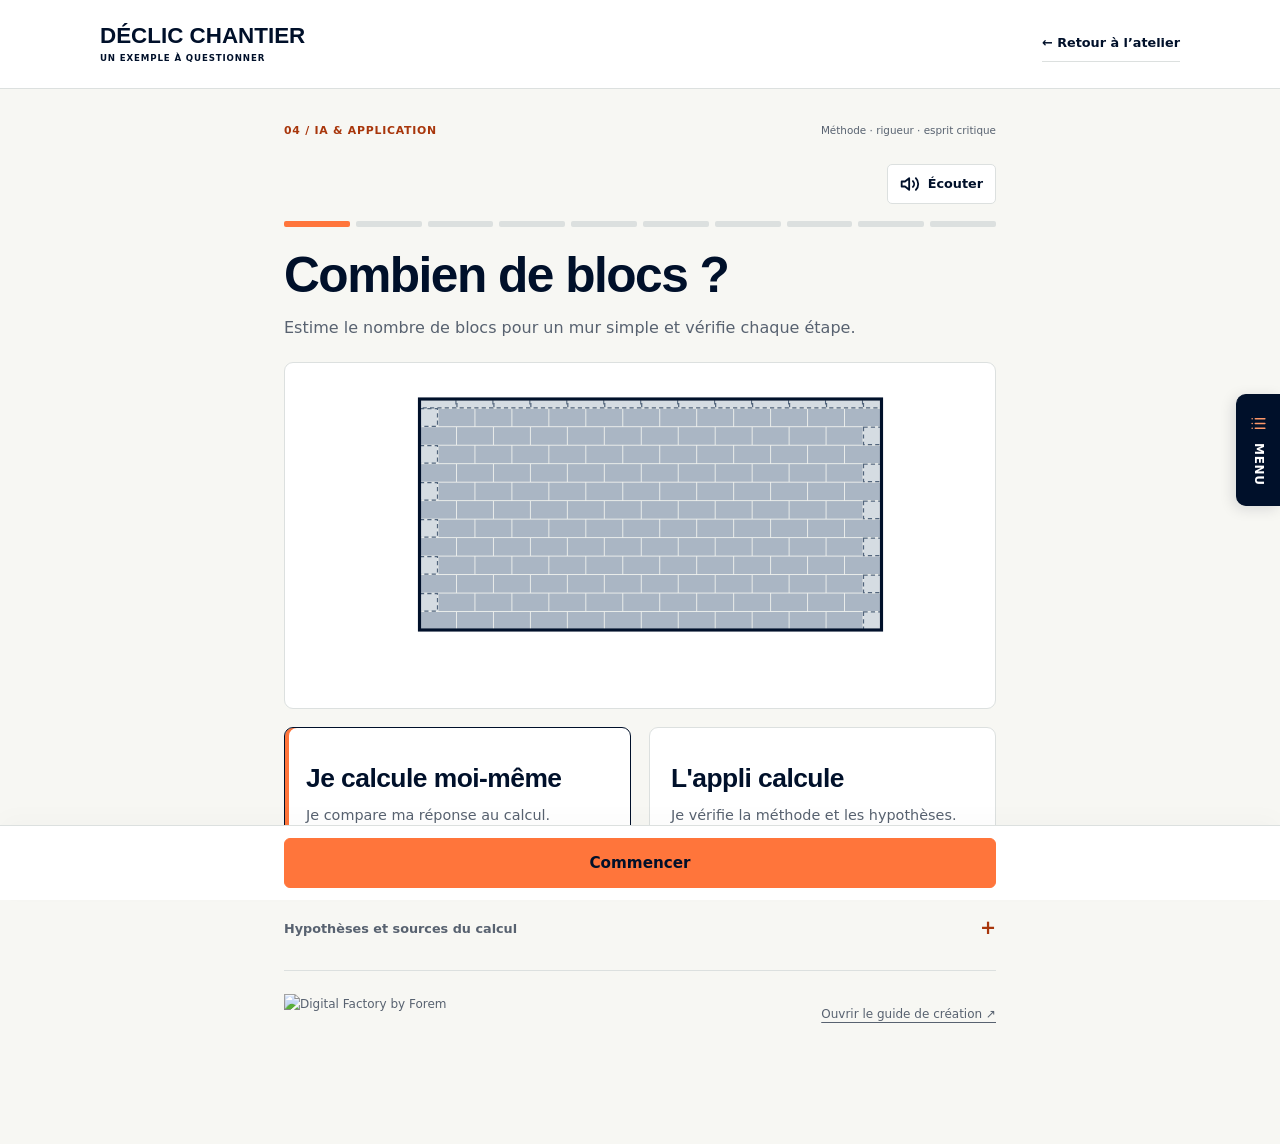
==== combien-de-blocs.html @ 2717591a "Add files via upload" ====
<!DOCTYPE html>
<html lang="fr" data-theme="light">
<head><meta charset="UTF-8"><meta name="viewport" content="width=device-width, initial-scale=1, viewport-fit=cover"><meta name="theme-color" content="#00102a"><title>Combien de blocs ? — Déclic Chantier</title><link rel="stylesheet" href="blocs.css"><script src="blocs.js" defer></script>  <link rel="stylesheet" href="menu-return.css"><script src="menu-return.js" defer></script>
</head>
<body>
<a class="skip" href="#app">Aller au calcul</a>
<header class="app-header"><a href="index.html#ia" class="app-brand">DÉCLIC CHANTIER<span>UN EXEMPLE À QUESTIONNER</span></a><a href="index.html#ia" class="app-back">← Retour à l’atelier</a></header>
<div class="app-context wrap"><span class="context-index">04 / IA &amp; APPLICATION</span><span class="context-skills">Méthode · rigueur · esprit critique</span></div>
<main class="wrap" id="app" aria-live="polite" aria-atomic="false"></main>
<footer class="app-footer wrap"><details><summary>Hypothèses et sources du calcul</summary><p>Estimation pédagogique d’un mur rectangulaire, sans déduire les ouvertures. Les découpes et le calepinage réel ne sont pas calculés. La réserve de 10 % est une hypothèse de cet exemple, à discuter avec le formateur.</p><p>Mortier : les valeurs de la table concernent des blocs de 39 × 19 cm et des joints de 12 mm, indépendamment du joint choisi pour compter les blocs. Pour d’autres dimensions ou joints, utilise une consommation fournie par le formateur.</p><p>Les valeurs affichées sont arrondies à deux décimales au maximum (quatre pour la surface d’un module en m²) ; les calculs conservent leur précision jusqu’à l’arrondi final.</p><p>Le repère 1 sac de ciment de 25 kg + 90 litres de sable pour environ 90 litres de mortier correspond au cas à 300 kg/m³ pour blocs lourds ou mi-lourds du guide Holcim. Il ne s’applique pas à tous les mortiers.</p><ul><li>Roosens Bétons, <a href="https://www.roosens.com/gcom/animationmur/assets/fiches2023/2_ELEMENTS_DE_MACONNERIE/09_Normes/2.09.01_consommations_de_mortier_v2023.01.01.pdf" target="_blank" rel="noopener">Consommation de mortier, fiche 2.09.01, version du 01/01/2023, p. 2</a>.</li><li>Holcim Belgique, <a href="https://www.holcim.be/sites/belgium/files/2022-06/guide_du_macon_v2.pdf" target="_blank" rel="noopener">Guide du Maçon, p. 24–25</a>, fichier hébergé en juin 2022 ; date d’édition non précisée ici.</li></ul><p>Documents consultés le 9 octobre 2026. Leur ouverture demande une connexion.</p></details><div class="app-footer-brand"><img src="assets/logo-digital-factory.png" alt="Digital Factory by Forem" width="813" height="187"><a href="concevoir-appli.html">Ouvrir le guide de création ↗</a></div></footer>
<nav class="nav" id="nav" aria-label="Navigation du calcul"></nav>
<a class="menu-return" href="index.html#atelier-menu" data-return-menu aria-label="Revenir au menu des demi-journées" title="Revenir au menu de l’atelier"><svg viewBox="0 0 24 24" fill="none" stroke="currentColor" stroke-width="2" stroke-linecap="round" aria-hidden="true"><path d="M8 6h12M8 12h12M8 18h12M4 6h.01M4 12h.01M4 18h.01"/></svg><span>MENU</span></a>
</body></html>
---- blocs.css ----
:root{
  --bg:#EEF1F4; --card:#FFFFFF; --ink:#111827; --muted:#4B5563; --line:#D1D7DE;
  --yellow:#FFC20E; --yellow-ink:#3A2C00; --blue:#1D5FD1; --blue-soft:#E3ECFB;
  --ok:#0F7A55; --ok-soft:#DDF3EA; --ko:#B4410C; --ko-soft:#FCE9DE;
  --bloc:#9AA3AD; --bloc-dark:#6B7480; --joint:#E2E5E9; --cut:#C9CED4;
  --f:"DM Sans", system-ui, sans-serif;
  box-sizing:border-box; color-scheme:light;
}
@media (prefers-color-scheme: dark){
  :root:not([data-theme="light"]){
    --bg:#14181D; --card:#1E242B; --ink:#F2F4F7; --muted:#AAB3BE; --line:#36404B;
    --yellow:#FFC94A; --yellow-ink:#2A2000; --blue:#7EA8F2; --blue-soft:#1F2E46;
    --ok:#4CC79A; --ok-soft:#173A2E; --ko:#F29466; --ko-soft:#43281B;
    --bloc:#7C8691; --bloc-dark:#5B646E; --joint:#2C333B; --cut:#47505A; color-scheme:dark;
  }
}
:root[data-theme="dark"]{
  --bg:#14181D; --card:#1E242B; --ink:#F2F4F7; --muted:#AAB3BE; --line:#36404B;
  --yellow:#FFC94A; --yellow-ink:#2A2000; --blue:#7EA8F2; --blue-soft:#1F2E46;
  --ok:#4CC79A; --ok-soft:#173A2E; --ko:#F29466; --ko-soft:#43281B;
  --bloc:#7C8691; --bloc-dark:#5B646E; --joint:#2C333B; --cut:#47505A; color-scheme:dark;
}
*,*::before,*::after{box-sizing:inherit}
body{margin:0;background:var(--bg);color:var(--ink);font-family:var(--f);font-size:19px;line-height:1.45;-webkit-text-size-adjust:100%;
  padding:calc(env(safe-area-inset-top,0px) + 8px) 0 calc(110px + env(safe-area-inset-bottom,0px))}
button,input{font:inherit;color:inherit}
.wrap{max-width:640px;margin:0 auto;padding:0 16px}

/* Barre de progression : une assise de blocs */
.prog{display:flex;gap:4px;margin:6px 0 14px}
.prog i{flex:1;height:12px;border-radius:2px;background:var(--line)}
.prog i.done{background:var(--bloc)}
.prog i.now{background:var(--yellow)}
.top{display:flex;justify-content:space-between;align-items:center;gap:10px}
.stepno{font-weight:700;color:var(--muted);font-size:.95rem}
.say{display:inline-flex;align-items:center;gap:8px;min-height:44px;padding:0 14px;border-radius:99px;border:2px solid var(--line);background:var(--card);font-weight:700;cursor:pointer}
.say svg{width:20px;height:20px}

h1{font-size:2rem;line-height:1.1;margin:10px 0 6px}
.lead{font-size:1.15rem;margin:0 0 14px}
.card{background:var(--card);border-radius:9px;padding:16px;margin-bottom:14px;border:2px solid var(--line)}
.fig{background:var(--card);border-radius:9px;border:2px solid var(--line);padding:10px;margin-bottom:14px}
.fig svg{display:block;width:100%;height:auto;max-height:300px}

.fields{display:grid;grid-template-columns:1fr 1fr;gap:12px}
.fields.one{grid-template-columns:1fr}
.f{min-width:0}
.f label{display:block;font-weight:700;margin-bottom:6px}
.inp{display:flex;align-items:stretch;border:3px solid var(--line);border-radius:7px;background:var(--bg);overflow:hidden}
.inp:focus-within{border-color:var(--blue)}
.inp input{flex:1;min-width:0;border:0;background:transparent;padding:10px 12px;font-size:1.6rem;font-weight:700;outline:none}
.inp span{display:flex;align-items:center;padding:0 12px;font-weight:700;color:var(--muted);background:var(--card)}
.small{font-size:.95rem;color:var(--muted);margin:8px 0 0}

/* Le calcul, écrit comme au tableau */
.calc{font-size:1.5rem;font-weight:700;line-height:1.6;text-align:center;margin:4px 0 12px;font-variant-numeric:tabular-nums}
.calc .n{display:inline-block;padding:0 8px;border-radius:8px;background:var(--blue-soft);color:var(--blue)}
.calc .q{display:inline-block;min-width:2.4em;padding:0 8px;border-radius:8px;background:var(--yellow);color:var(--yellow-ink)}
.rule{display:grid;grid-template-columns:auto auto 1fr;gap:6px 10px;align-items:center;font-size:1.12rem;font-weight:700;margin:6px 0 12px;font-variant-numeric:tabular-nums}
.rule .a{text-align:right}
.rule .arr{color:var(--muted)}

.try{display:flex;gap:10px;align-items:stretch}
.try .inp{flex:1}
.btn{display:inline-flex;align-items:center;justify-content:center;gap:8px;min-height:56px;padding:0 18px;border-radius:7px;border:3px solid var(--ink);background:var(--card);font-weight:700;font-size:1.1rem;cursor:pointer}
.btn.go{background:var(--yellow);border-color:var(--yellow);color:var(--yellow-ink)}
.btn.ghost{border-color:var(--line)}
.btn:focus-visible,.say:focus-visible,.tile:focus-visible,.mode:focus-visible{outline:4px solid var(--blue);outline-offset:2px}
.fb{margin-top:12px;padding:12px 14px;border-radius:7px;font-weight:700;display:none}
.fb.ok{display:block;background:var(--ok-soft);color:var(--ok)}
.fb.ko{display:block;background:var(--ko-soft);color:var(--ko)}
.reveal{margin-top:12px}
.reveal summary{cursor:pointer;font-weight:700;color:var(--blue);min-height:44px;display:flex;align-items:center}
.answer{font-size:1.25rem;line-height:1.6}

.big{text-align:center;padding:18px 10px}
.big .num{font-size:4.6rem;font-weight:700;line-height:1;font-variant-numeric:tabular-nums}
.big .unit{font-size:1.4rem;font-weight:700;color:var(--muted)}
.recap{display:grid;grid-template-columns:auto 1fr;gap:6px 14px;font-size:1.05rem}
.recap b{text-align:right;font-variant-numeric:tabular-nums}

.modes{display:grid;gap:12px}
.mode{display:block;width:100%;text-align:left;padding:16px;border-radius:9px;border:3px solid var(--line);background:var(--card);cursor:pointer}
.mode[aria-pressed="true"]{border-color:var(--ink);box-shadow:inset 0 -6px 0 var(--yellow)}
.mode b{display:block;font-size:1.25rem}
.mode span{color:var(--muted)}

.tiles{display:grid;grid-template-columns:1fr 1fr;gap:10px}
.tile{padding:12px;border-radius:7px;border:3px solid var(--line);background:var(--card);cursor:pointer;text-align:center;font-weight:700}
.tile svg{display:block;width:100%;height:56px;margin-bottom:6px}
.tile small{display:block;font-weight:400;color:var(--muted)}
.tile[aria-pressed="true"]{border-color:var(--ink);box-shadow:inset 0 -6px 0 var(--yellow)}

.nav{position:fixed;left:0;right:0;bottom:0;z-index:5;background:var(--card);border-top:2px solid var(--line);padding:12px 16px calc(12px + env(safe-area-inset-bottom,0px))}
.nav .wrap{display:flex;gap:12px;padding:0}
.nav .btn{flex:1}
.nav .btn.go{flex:2}
.nav .btn[disabled]{opacity:.4;cursor:default}
@media (prefers-reduced-motion: reduce){*{transition:none!important}}

/* Déclic Chantier : mêmes couleurs et polices locales que le parcours. */
@font-face{font-family:'DM Sans';src:url('assets/dm-sans.ttf') format('truetype');font-weight:400;font-display:swap}
@font-face{font-family:'DM Sans';src:url('assets/dm-sans-semibold.ttf') format('truetype');font-weight:600 800;font-display:swap}
@font-face{font-family:Barlow;src:url('assets/barlow-bold.woff2') format('woff2');font-weight:700;font-display:swap}
:root[data-theme="light"]{--bg:#f7f7f3;--card:#fff;--ink:#00102a;--muted:#586270;--line:#dce0df;--yellow:#ff753b;--yellow-ink:#00102a;--blue:#a8360b;--blue-soft:#fff0e6;--ok:#216441;--ok-soft:#e7f2e9;--ko:#9e320c;--ko-soft:#ffede2;--bloc:#aab6c4;--bloc-dark:#53667d;--joint:#eef0ed;--cut:#d5dce2}
html{scroll-behavior:smooth;scroll-padding-top:20px}body{font-size:17px;padding-top:0}.wrap{max-width:760px;padding-inline:24px}
a{color:inherit;text-underline-offset:4px}.skip{position:fixed;top:-100px;left:15px;z-index:20;background:var(--ink);color:#fff;padding:12px}.skip:focus{top:10px}
.app-header{display:flex;justify-content:space-between;align-items:center;gap:24px;padding:25px max(24px,calc((100vw - 1080px)/2));background:white;border-bottom:1px solid var(--line);margin-bottom:34px}
.app-brand{font-family:Barlow,'Arial Narrow',sans-serif;text-decoration:none;font-size:1.4rem;line-height:1;font-weight:700}.app-brand span{display:block;font-family:var(--f);font-size:.54rem;letter-spacing:.1em;margin-top:7px}.app-back{font-size:.8rem;font-weight:600;text-decoration:none;border-bottom:1px solid var(--line);padding:8px 0;white-space:nowrap}
.app-context{display:flex;justify-content:space-between;gap:15px;align-items:center;flex-wrap:wrap;margin-bottom:25px}.context-index{font-size:.68rem;letter-spacing:.07em;font-weight:600;color:var(--blue)}.context-skills{font-size:.65rem;color:var(--muted)}
h1{font-family:Barlow,'Arial Narrow',sans-serif;font-size:clamp(2.3rem,6vw,3.1rem);letter-spacing:-.03em;line-height:1.05;margin:22px 0 14px}h1:focus{outline:none}.lead{font-size:1rem;line-height:1.6;color:var(--muted);margin-bottom:22px}
.prog{gap:6px;margin-top:17px}.prog i{height:6px;border-radius:2px}.prog i.done{background:var(--ink)}.top{min-height:40px}.stepno{font-size:.8rem}.say{font-size:.8rem;border-width:1px;border-radius:5px;min-height:40px;padding-inline:12px}
.card,.fig{border-width:1px;padding:22px;margin-bottom:18px}.fig{background:#fff;padding:15px}.fig svg{max-height:315px}.fields{gap:18px}.f label{font-size:.88rem;margin-bottom:8px}
.inp{border-width:1px;background:#fafaf7}.inp input{font-size:1.4rem;min-height:52px}.inp:focus-within{outline:2px solid var(--blue);outline-offset:2px}.inp span{font-size:.85rem}.small{font-size:.82rem;line-height:1.7}
.btn{border-width:1px;border-radius:6px;font-size:.95rem;min-height:50px;font-weight:600}.btn.go:hover{background:#ff8e61}.btn.ghost:hover{border-color:var(--ink)}
.mode{border-width:1px;padding:21px}.mode b{font-family:Barlow,'Arial Narrow',sans-serif;font-size:1.65rem;letter-spacing:-.02em;line-height:1.2;margin-bottom:7px}.mode span{font-size:.9rem}.mode[aria-pressed="true"]{border-color:var(--ink);box-shadow:inset 4px 0 0 var(--yellow)}
.tile{border-width:1px;font-size:.9rem}.tile[aria-pressed="true"]{box-shadow:inset 0 -4px 0 var(--yellow)}.tile small{font-size:.8rem;margin-top:3px}.tile svg{margin-bottom:11px}
.calc{font-size:clamp(1.2rem,4.3vw,1.65rem)}.calc .n,.calc .q{padding-inline:7px;border-radius:4px}.rule{font-size:1rem}.fb{font-size:.9rem;font-weight:600}.reveal summary{font-size:.9rem}.answer{font-size:1.1rem}.recap{font-size:.95rem;gap:9px 16px}
.big{padding-block:30px}.big .num{font-family:Barlow,'Arial Narrow',sans-serif;font-size:5.4rem;color:var(--ink)}.big .unit{font-size:1rem;margin-top:7px;font-weight:400}
.nav{border-top-width:1px;box-shadow:0 -8px 25px #00102a05}.nav .wrap{max-width:712px}
.app-footer{margin-top:28px;font-size:.75rem;line-height:1.7;color:var(--muted)}.app-footer details{border-top:1px solid var(--line);padding-top:15px}.app-footer summary{font-size:.8rem;font-weight:600;cursor:pointer;min-height:44px;display:flex;align-items:center;list-style:none}.app-footer summary::after{content:'+';margin-left:auto;font-size:1.2rem;color:var(--blue)}.app-footer details[open] summary::after{content:'−'}.app-footer summary::-webkit-details-marker{display:none}.app-footer details p{margin:8px 0 14px}.app-footer ul{padding-left:18px}.app-footer li{margin-block:8px}.app-footer-brand{border-top:1px solid var(--line);margin-top:20px;padding-top:23px;display:flex;align-items:center;justify-content:space-between;gap:20px}.app-footer-brand img{width:170px;height:auto}.app-footer-brand a{font-size:.75rem}
button,a,summary{outline-offset:5px}a:focus-visible,summary:focus-visible{outline:3px solid var(--blue)}
@media(min-width:760px){.modes{grid-template-columns:1fr 1fr;gap:18px}.mode{min-height:135px}}
@media(max-width:500px){.wrap{padding-inline:18px}.app-header{padding:22px 18px;margin-bottom:25px;gap:16px}.app-brand{font-size:1.2rem}.app-back{font-size:.75rem}.app-context{gap:6px;margin-bottom:18px}.context-skills{width:100%}.card{padding:17px}.fig{padding:5px}.fields{gap:12px}.inp input{font-size:1.2rem;padding:10px}.inp span{padding-inline:9px}.try{flex-wrap:wrap}.try .inp{flex:1 1 160px}.try .btn{flex:1 0 auto}.rule{font-size:.9rem;gap:6px 7px}.recap{font-size:.8rem;gap:8px}.big .num{font-size:4.5rem}.app-footer-brand{align-items:flex-start}.app-footer-brand img{width:145px}.app-footer-brand a{font-size:.7rem;text-align:right}.say{font-size:.75rem}.nav{padding-inline:18px}.nav .wrap{padding:0}}
@media(prefers-reduced-motion:reduce){html{scroll-behavior:auto}}
---- menu-return.css ----
/* Accès permanent au menu de l’atelier, y compris sur les pages annexes. */
.menu-return{position:fixed;z-index:80;right:0;top:50%;transform:translateY(-50%);display:flex;flex-direction:column;align-items:center;justify-content:center;gap:10px;box-sizing:border-box;width:44px;min-height:112px;padding:14px 8px;border:1px solid #00102a;border-right:0;border-radius:10px 0 0 10px;background:#00102a;color:#fff;font:600 12px/1.2 "DM Sans",system-ui,sans-serif;text-decoration:none;box-shadow:-3px 3px 14px #00102a20;cursor:pointer;touch-action:manipulation;transition:background .18s,color .18s}
.menu-return svg{width:19px;height:19px;flex:none;color:#ff9869}
.menu-return span{writing-mode:vertical-rl;letter-spacing:.06em}
.menu-return:hover{background:#ff753b;color:#00102a}.menu-return:hover svg{color:#00102a}
.menu-return:focus-visible{outline:3px solid #ff753b;outline-offset:3px}
@media(prefers-reduced-motion:reduce){.menu-return{transition:none}}
@media print{.menu-return{display:none!important}}
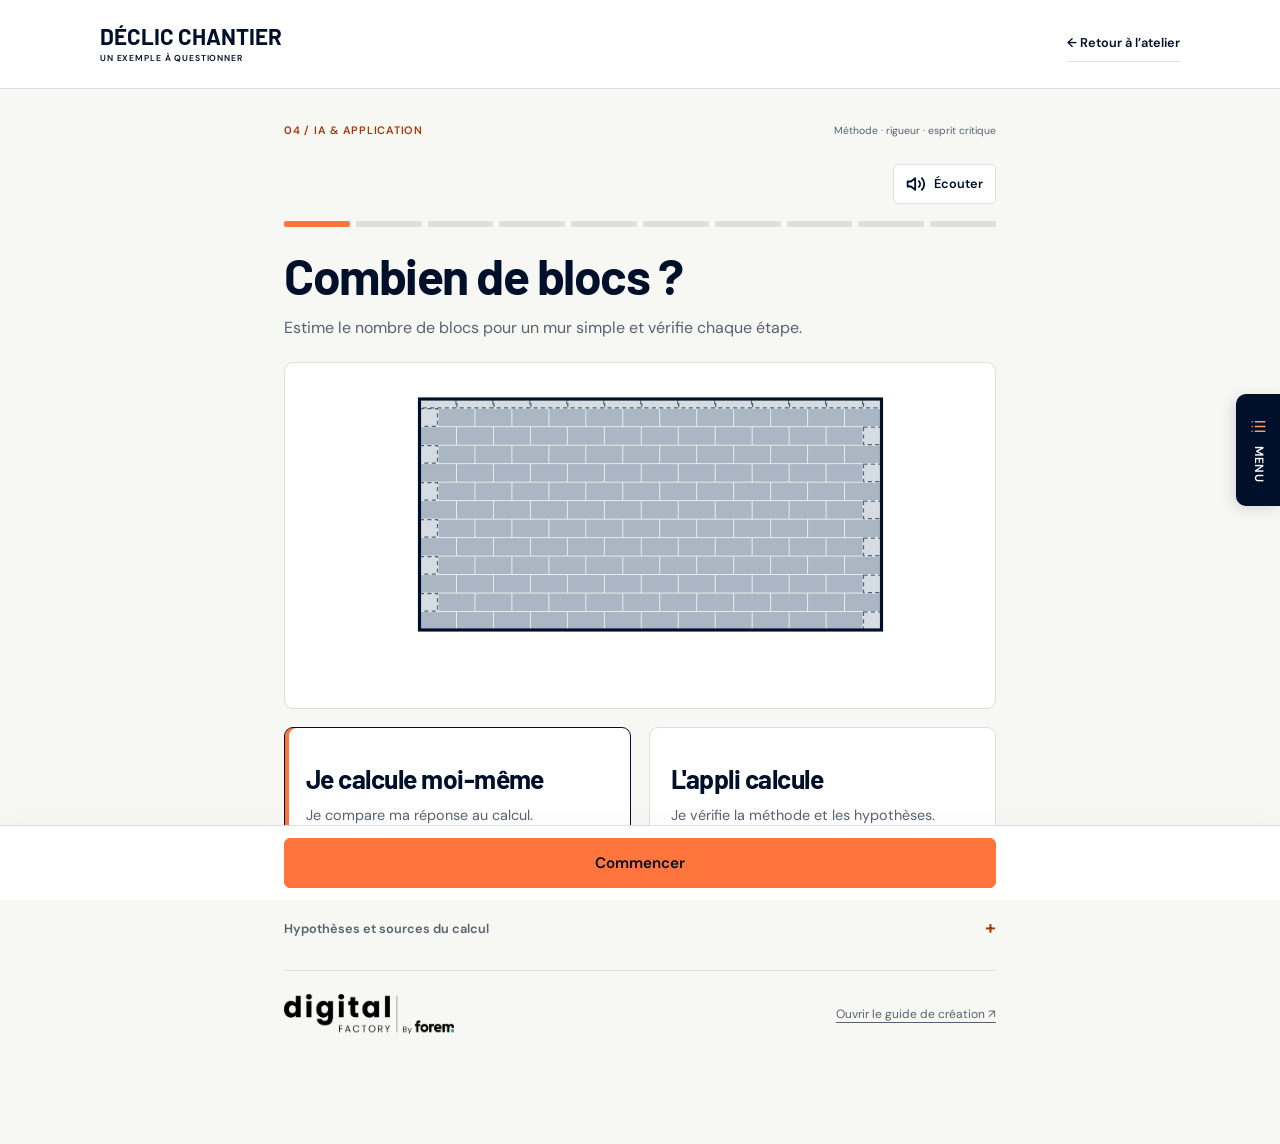
==== commit cf0b27e9: "Corriger les schémas, le retour au menu IA et ouvrir le choix du projet" ====
--- a/combien-de-blocs.html
+++ b/combien-de-blocs.html
@@ -9,5 +9,5 @@
 <main class="wrap" id="app" aria-live="polite" aria-atomic="false"></main>
 <footer class="app-footer wrap"><details><summary>Hypothèses et sources du calcul</summary><p>Estimation pédagogique d’un mur rectangulaire, sans déduire les ouvertures. Les découpes et le calepinage réel ne sont pas calculés. La réserve de 10 % est une hypothèse de cet exemple, à discuter avec le formateur.</p><p>Mortier : les valeurs de la table concernent des blocs de 39 × 19 cm et des joints de 12 mm, indépendamment du joint choisi pour compter les blocs. Pour d’autres dimensions ou joints, utilise une consommation fournie par le formateur.</p><p>Les valeurs affichées sont arrondies à deux décimales au maximum (quatre pour la surface d’un module en m²) ; les calculs conservent leur précision jusqu’à l’arrondi final.</p><p>Le repère 1 sac de ciment de 25 kg + 90 litres de sable pour environ 90 litres de mortier correspond au cas à 300 kg/m³ pour blocs lourds ou mi-lourds du guide Holcim. Il ne s’applique pas à tous les mortiers.</p><ul><li>Roosens Bétons, <a href="https://www.roosens.com/gcom/animationmur/assets/fiches2023/2_ELEMENTS_DE_MACONNERIE/09_Normes/2.09.01_consommations_de_mortier_v2023.01.01.pdf" target="_blank" rel="noopener">Consommation de mortier, fiche 2.09.01, version du 01/01/2023, p. 2</a>.</li><li>Holcim Belgique, <a href="https://www.holcim.be/sites/belgium/files/2022-06/guide_du_macon_v2.pdf" target="_blank" rel="noopener">Guide du Maçon, p. 24–25</a>, fichier hébergé en juin 2022 ; date d’édition non précisée ici.</li></ul><p>Documents consultés le 9 octobre 2026. Leur ouverture demande une connexion.</p></details><div class="app-footer-brand"><img src="assets/logo-digital-factory.png" alt="Digital Factory by Forem" width="813" height="187"><a href="concevoir-appli.html">Ouvrir le guide de création ↗</a></div></footer>
 <nav class="nav" id="nav" aria-label="Navigation du calcul"></nav>
-<a class="menu-return" href="index.html#atelier-menu" data-return-menu aria-label="Revenir au menu des demi-journées" title="Revenir au menu de l’atelier"><svg viewBox="0 0 24 24" fill="none" stroke="currentColor" stroke-width="2" stroke-linecap="round" aria-hidden="true"><path d="M8 6h12M8 12h12M8 18h12M4 6h.01M4 12h.01M4 18h.01"/></svg><span>MENU</span></a>
+<a class="menu-return" href="index.html?session=4#atelier-menu" data-return-menu aria-label="Revenir au menu des demi-journées" title="Revenir au menu de l’atelier"><svg viewBox="0 0 24 24" fill="none" stroke="currentColor" stroke-width="2" stroke-linecap="round" aria-hidden="true"><path d="M8 6h12M8 12h12M8 18h12M4 6h.01M4 12h.01M4 18h.01"/></svg><span>MENU</span></a>
 </body></html>
